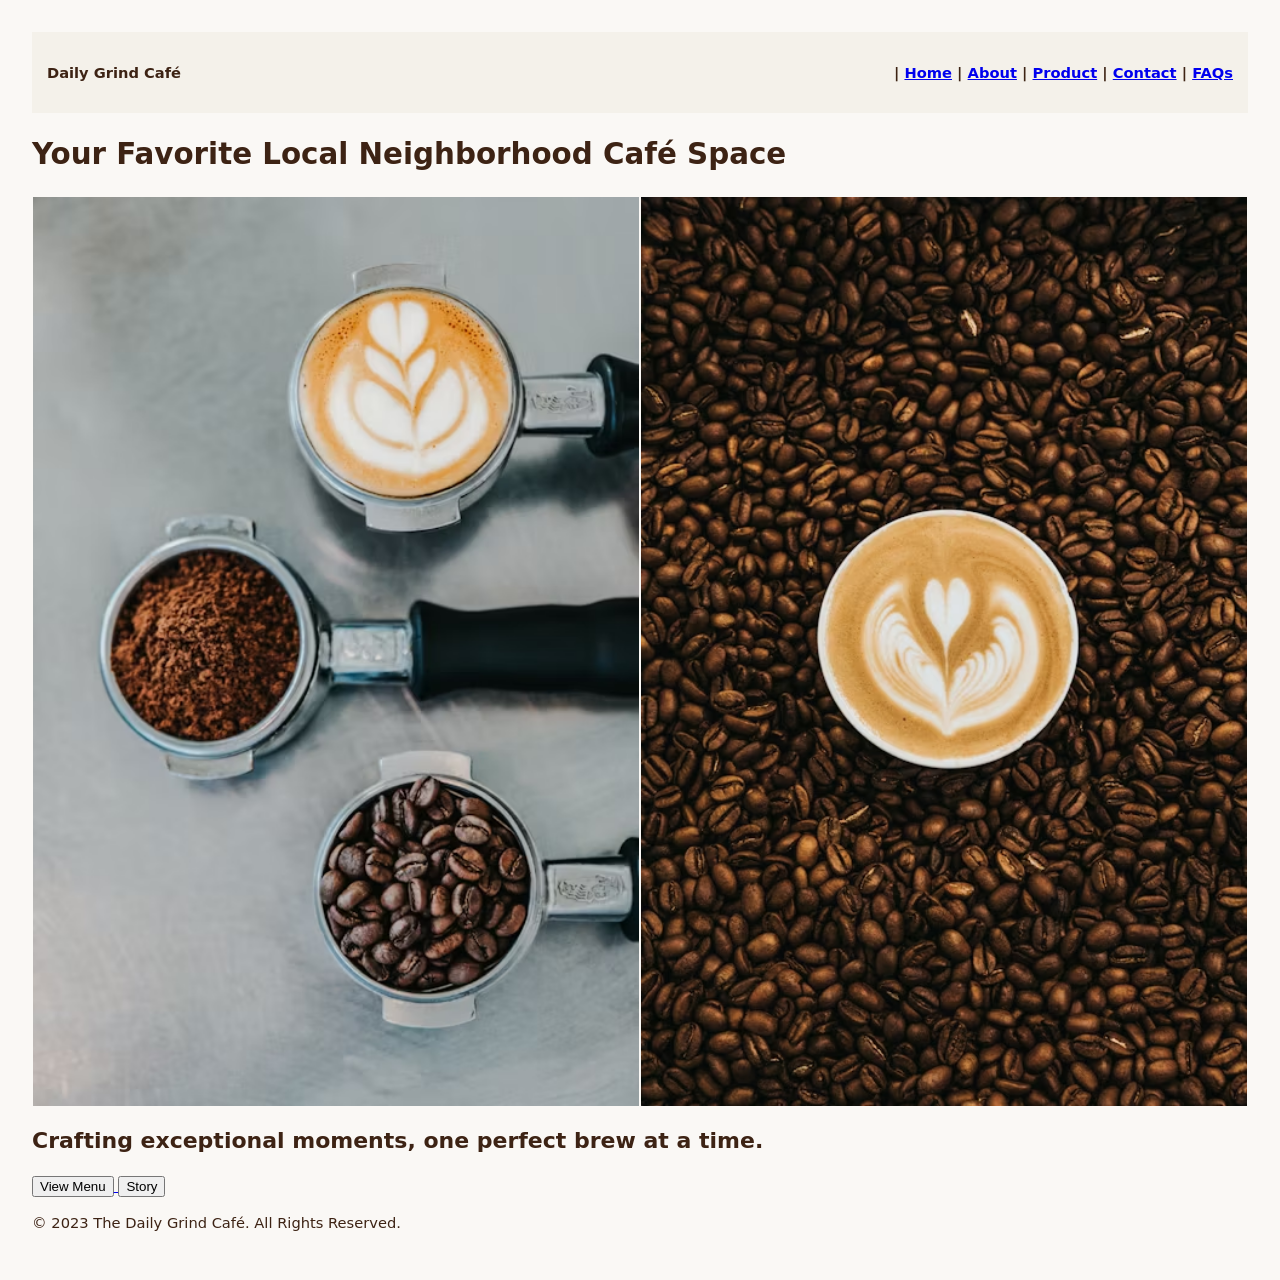
==== index.html @ adcc478c "added CSS and updated all html pages" ====
<!DOCTYPE html>
<html lang="en">


<head>
    <meta charset="UTF-8">
    <meta name="viewpoint" content="width=device-width, initial-scale=1.0">
    <title>The Daily Grind Café</title>
    
    <link rel="stylesheet" href="CSS/style.css">
    
</head>

 
<body>
    <!-- HEADER-->
      <header style="background-color:#F4F1EA; padding:15px; display:flex; justify-content:space-between; align-items:center;">

 <div class="logo">
    <b>Daily Grind Café</b>
</div>
<b>
<!--navigation bar aligned to the right-->
        <nav>
            <ul class="nav-links">|
                <a href="index.html">Home</a> |
                <a href="about.html">About</a> |
                <a href="product.html">Product</a> |
                <a href="contact.html">Contact</a> | 
                <a href="faq.html">FAQs</a>
            </ul>
        </nav>
</b>        
     </header>
     <h1>Your Favorite Local Neighborhood Café Space</h1>
     <!--images -->
<div class="bottom-images" style="display:flex; justify-content:center; margin-top:10px;">
    <img id="salt" src="images/photo-1511920170033-f8396924c348.avif" alt="Image 1" style="height:50%;width: 50%; margin:0 1px;">
    <img src="images/photo-1512568400610-62da28bc8a13.avif" alt="Image 2" style="height:50%;width: 50%; margin:0 1px;">
</div>

<!--Added links that thats customers to about and product-->

<section class="hero-section">
  <div class="hero-container">
    <div class="hero-content">
      
      <h2>Crafting exceptional moments, one perfect brew at a time.</h2>
      
      <div class="hero-container">
        <a href="product.html">
        <button type="button">View Menu</button>
      </a>
      
        <a href="about.html">
          <button type="button">Story</button> 

        </a>
      </div>
    </div>
  </div>
</section>

<!--Added a footer-->

<footer class="main-footer">
  <div class="footer-container">
    <p> &copy; 2023 The Daily Grind Café. All Rights Reserved.</p>
  </div>
</footer>





</body>
</html>
---- CSS/style.css ----
/* 1. GLOBAL BACKGROUND (Soft Warm Cream) */
body {
  background-color: #faf8f5;
  color: #3d2314; /* Keeps regular text readable and matching */
  font-family: 'Aptos Regular', system-ui, sans-serif;
  font-size: 11pt;
  line-height: 1.5;
  margin: 0;
  padding: 2rem;
}
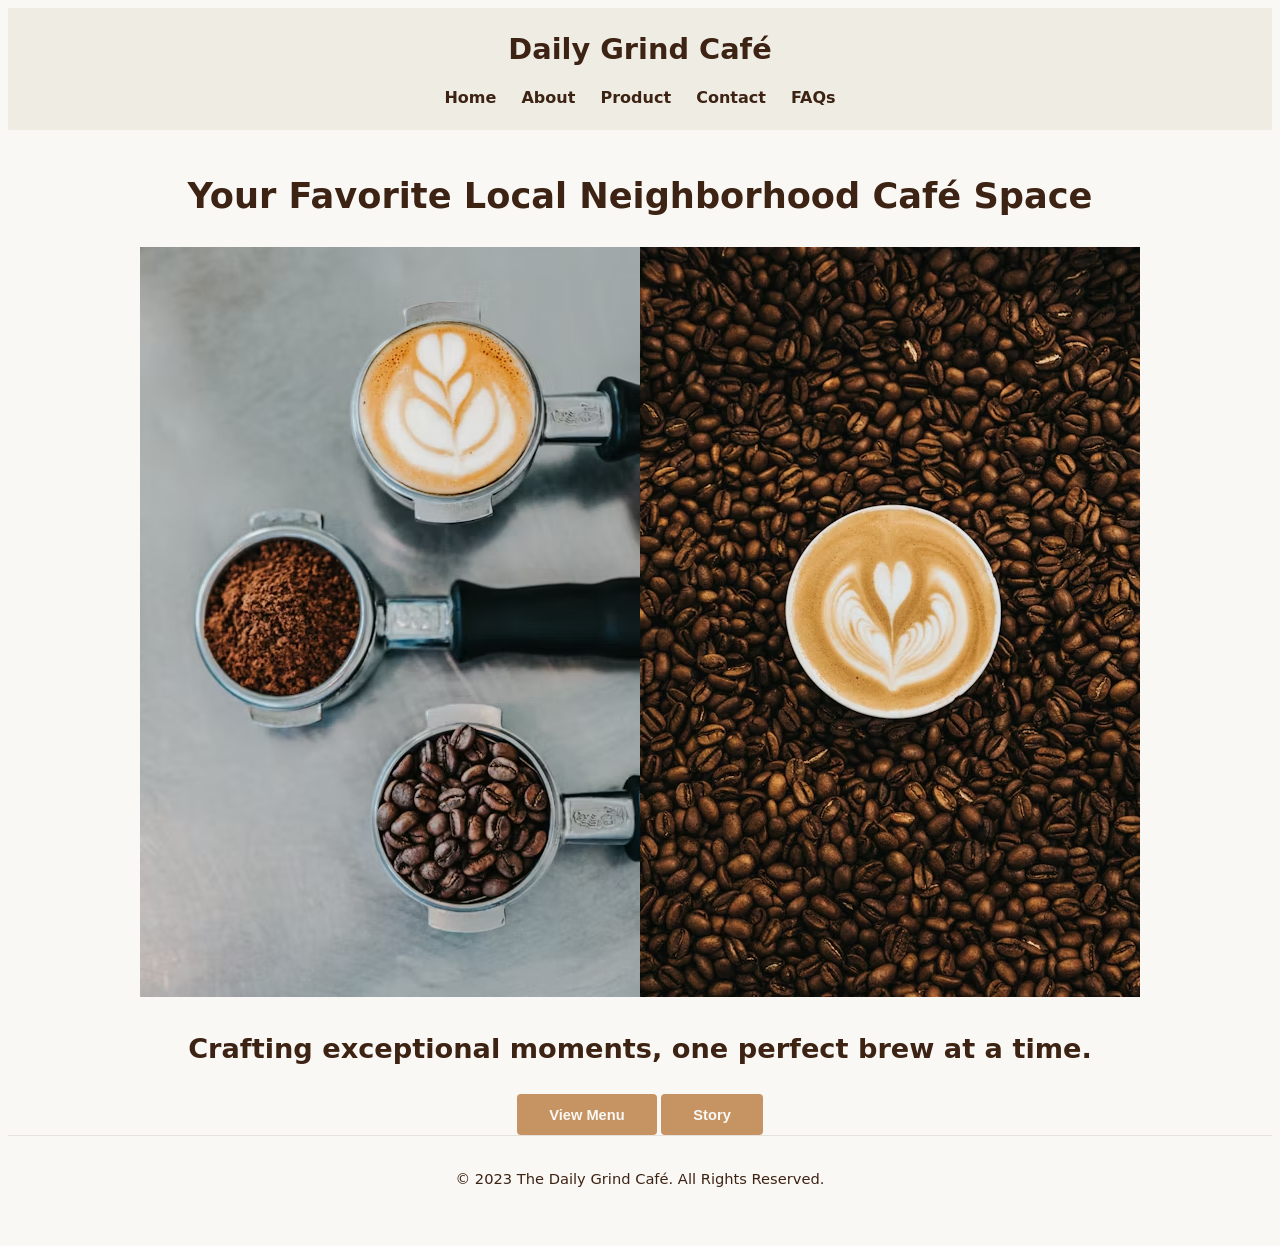
==== commit 34e1214e: "Updated a my image and a few other things" ====
--- a/index.html
+++ b/index.html
@@ -4,7 +4,7 @@
 
 <head>
     <meta charset="UTF-8">
-    <meta name="viewpoint" content="width=device-width, initial-scale=1.0">
+    <meta name="viewport" content="width=device-width, initial-scale=1.0">
     <title>The Daily Grind Café</title>
     
     <link rel="stylesheet" href="CSS/style.css">
@@ -14,7 +14,7 @@
  
 <body>
     <!-- HEADER-->
-      <header style="background-color:#F4F1EA; padding:15px; display:flex; justify-content:space-between; align-items:center;">
+      <header >
 
  <div class="logo">
     <b>Daily Grind Café</b>
@@ -22,11 +22,11 @@
 <b>
 <!--navigation bar aligned to the right-->
         <nav>
-            <ul class="nav-links">|
-                <a href="index.html">Home</a> |
-                <a href="about.html">About</a> |
-                <a href="product.html">Product</a> |
-                <a href="contact.html">Contact</a> | 
+            <ul class="nav-links">
+                <a href="index.html">Home</a> 
+                <a href="about.html">About</a> 
+                <a href="product.html">Product</a> 
+                <a href="contact.html">Contact</a> 
                 <a href="faq.html">FAQs</a>
             </ul>
         </nav>
@@ -35,8 +35,8 @@
      <h1>Your Favorite Local Neighborhood Café Space</h1>
      <!--images -->
 <div class="bottom-images" style="display:flex; justify-content:center; margin-top:10px;">
-    <img id="salt" src="images/photo-1511920170033-f8396924c348.avif" alt="Image 1" style="height:50%;width: 50%; margin:0 1px;">
-    <img src="images/photo-1512568400610-62da28bc8a13.avif" alt="Image 2" style="height:50%;width: 50%; margin:0 1px;">
+    <img id="salt" src="images/photo-1511920170033-f8396924c348.avif" alt="coffee Poweder">
+    <img src="images/photo-1512568400610-62da28bc8a13.avif" alt="Coffe cup" >
 </div>
 
 <!--Added links that thats customers to about and product-->
@@ -51,10 +51,8 @@
         <a href="product.html">
         <button type="button">View Menu</button>
       </a>
-      
         <a href="about.html">
           <button type="button">Story</button> 
-
         </a>
       </div>
     </div>
--- a/CSS/style.css
+++ b/CSS/style.css
@@ -1,11 +1,238 @@
- /* 1. GLOBAL BACKGROUND (Soft Warm Cream) */
+/*  HEADER AND NAVIGATION */
+header{
+    background-color: #EFECE3 !important; 
+    border-bottom: 2px soild #2E4A3E;
+    padding: 20px 15px;
+
+    display: flex;
+    flex-direction: column;
+    align-items: center;
+    justify-content: center;
+    gap: 15px;
+
+    position: -webkit-sticky !important;
+    position: sticky !important;
+    top: 0 !important;
+    left: 0;
+    width: 100%;
+    box-sizing: border-box;
+    z-index: 1000 !important;
+
+} 
+.logo{
+    text-align: center;
+    width: 100%;
+}
+.logo b {
+    font-family: 'Aptos Display', system-ui, sans-serif;
+    color: #3D2314;
+    font-size: 1.8rem;
+
+}
+
+/* Navigation bars*/
+nav{
+    display: flex;
+    justify-content: center;
+    align-items: center;
+    width: 100%;
+}
+.nav-links{
+    color: #3D2314 !important;
+    text-align: center;
+    margin: 0 auto;
+    padding: 0;
+    display: inline-block;
+}
+.nav-links a{
+    color: #3D2314 !important;
+    text-decoration: none;
+    font-weight: bold;
+    font-size: 12pt;
+    padding: 0 10px;
+    transition: color 0.2s ease;
+    display: inline-block;
+}
+
+/* Hover and active pages state */
+.nav-links a :hover
+.nav-links a :active
+.nav-links a :focus{
+    color: #C69363 !important;
+}
+.hero-container a {
+    text-decoration: none;
+}
+
+/* Buttons and interactive elements*/
+button,
+button[type="button"],
+button[type="submit"] {
+    background-color: #C69363;
+    color: #faf8f5;
+    font-family: 'Aptos Display' sytem-ui, sans-serif;
+    font-weight: bold;
+    font-size: 11pt;
+    padding: 0.8rem 2rem;
+    border: none;
+    border-radius: 4px;
+    cursor: pointer;
+    transition: transform 0.1s ease;
+}
+
+button:active {
+    transform: scale(0.97)
+}
+/* grid layout for index hero section, menus and contact blocks*/
+.hero-container,
+.menu-section,
+.contact-container {
+    max-width: 1100px;
+    margin: 0 auto;
+    padding: 0 1.5rem;
+    text-align: center;
+}
+
+.menu-category,
+info.panel {
+    display: grid;
+    grid-template-columns: repeat(auto-fit, minmax(280px, 1fr));
+    gap: 2.5rem;
+    margin: 2rem auto;
+    padding: 1.5rem;
+}
+/*individual content display cards */
+.menu-item,
+.info-block {
+    background-color: #faf8f5;
+    border: 1px solid rgba(61, 35, 20, 0.1);
+    padding: 1.5rem;
+    border-radius: 6px;
+    text-align: center;
+}
+.menu-item img {
+    border: 3px solid #2E4A3E;
+    border-radius: 4px;
+    object-fit: cover;
+    margin: 10px auto;
+    display: block;
+}
+/* form Styling for Contact us Form*/
+form {
+    text-align: left;
+    max-width: 400px;
+    margin:auto;
+}
+
+input[type="text"]
+input[type="email"]
+textarea{
+    width: 100%;
+    padding: 0.6rem;
+    margin-top: o.4rem;
+    margin-bottom: 1.2rem;
+    border: 1px soild #3D2314;
+    border-radius: 4px;
+    background-color: #faf8f5;
+    color: #3D2314;
+    font-family: inherit;
+}
+/*footer */
+.main-footer{
+    text-align: center;
+    padding: 2rem 1rem;
+    margin-top: auto;
+    border-top: 1px solid rgba(61, 35, 20, 0.1);
+}
+html{
+    height: 100%;
+}
+ /*  GLOBAL BACKGROUND (Soft Warm Cream) AND TEXT COLOR */
 body {
   background-color: #faf8f5;
-  color: #3d2314; /* Keeps regular text readable and matching */
+  color: #3d2314;
   font-family: 'Aptos Regular', system-ui, sans-serif;
   font-size: 11pt;
   line-height: 1.5;
-  margin: 0;
-  padding: 2rem;
-}
-
+
+  display: felx;
+  flex-direction: column;
+
+}
+
+/*  THE TITLES AND HEADINS */
+h1, h2, h3,h4 ,h5, h6{
+    font-family: 'Apto Display', system-ui, -apple-system, sans-serif;
+    color: #3d2314;
+    font-weight: 700;
+}
+h1{font-size: 2.2rem;
+text-align: center;
+margin: 2.5rem 1rem 1.5rem 1rem;
+}
+h2{
+    font-size: 1.7rem;
+    text-align: center;
+    margin-top: 2rem;
+    margin-bottom: 1.5rem;
+}
+h3{
+    font-size: 1.3rem;
+    margin-bottom: 0.5rem;
+}
+p {
+    max-width: 800px;
+    margin: 0 auto 1.5rem auto;
+}
+/* Container to hold both images side by side */
+.image-wrapper{
+    display:flex;
+    justify-content: center;
+    gap: 0px;
+    width: 100%;
+    margin: 2rem 0 0 0;
+    padding: 0 ;
+    overflow: hidden;
+}
+
+.image-wrapper img{
+    width: 50%;
+    max-height: 280px;
+    object-fit: cover;
+    margin: 0;
+    padding: 0;
+    border: none;
+    border-radius: 4px;
+    display: block;
+}
+/*Responsive Design Pack*/
+@media screen and (max-width:768px) {
+    .nav-links{
+        display: flex;
+        flex-direction: column;
+        align-items: center;
+        gap: 8px;
+
+    .nav-links a {
+        display: block;
+        padding: 4px 0;
+
+    }
+    
+    }
+    .image-wrapper{
+        flex-direction: column;
+        width: 100%;
+        margin: 2rem 0 0 0;
+    }
+    .image-wrapper img{
+        width: 100%;
+        max-height: 220px;
+    }
+    h1{
+        font-size: 1.8rem;
+        margin-top: 1.5rem;
+    }
+}
+    
+
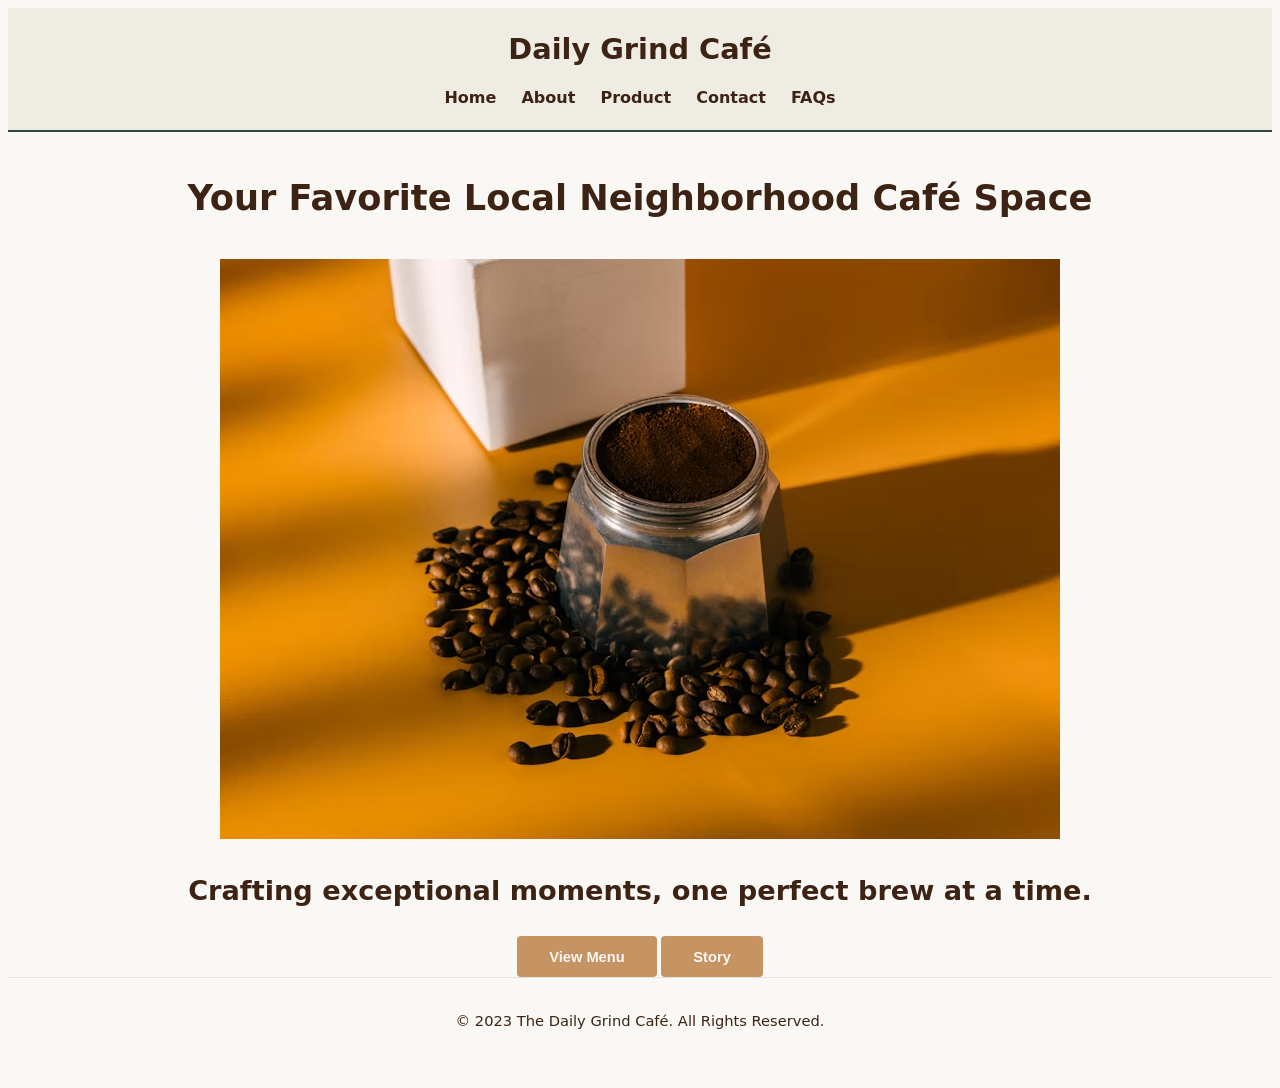
==== commit b32097c7: "Took old home page image out and added a new one" ====
--- a/index.html
+++ b/index.html
@@ -35,8 +35,8 @@
      <h1>Your Favorite Local Neighborhood Café Space</h1>
      <!--images -->
 <div class="bottom-images" style="display:flex; justify-content:center; margin-top:10px;">
-    <img id="salt" src="images/photo-1511920170033-f8396924c348.avif" alt="coffee Poweder">
-    <img src="images/photo-1512568400610-62da28bc8a13.avif" alt="Coffe cup" >
+    <img id="salt" src="images/premium_photo-1671379523824-c8aae61cb52a.avif" alt="coffee Poweder">
+   
 </div>
 
 <!--Added links that thats customers to about and product-->
--- a/CSS/style.css
+++ b/CSS/style.css
@@ -1,7 +1,7 @@
 /*  HEADER AND NAVIGATION */
 header{
     background-color: #EFECE3 !important; 
-    border-bottom: 2px soild #2E4A3E;
+    border-bottom: 2px solid #2E4A3E;
     padding: 20px 15px;
 
     display: flex;
@@ -55,9 +55,9 @@
 }
 
 /* Hover and active pages state */
-.nav-links a :hover
-.nav-links a :active
-.nav-links a :focus{
+.nav-links a:hover
+.nav-links a:active
+.nav-links a:focus{
     color: #C69363 !important;
 }
 .hero-container a {
@@ -129,9 +129,9 @@
 textarea{
     width: 100%;
     padding: 0.6rem;
-    margin-top: o.4rem;
+    margin-top: 0.4rem;
     margin-bottom: 1.2rem;
-    border: 1px soild #3D2314;
+    border: 1px solid #3D2314;
     border-radius: 4px;
     background-color: #faf8f5;
     color: #3D2314;
@@ -155,7 +155,7 @@
   font-size: 11pt;
   line-height: 1.5;
 
-  display: felx;
+  display: flex;
   flex-direction: column;
 
 }
@@ -212,13 +212,12 @@
         flex-direction: column;
         align-items: center;
         gap: 8px;
-
+    
+    }
     .nav-links a {
         display: block;
         padding: 4px 0;
 
-    }
-    
     }
     .image-wrapper{
         flex-direction: column;
@@ -227,12 +226,50 @@
     }
     .image-wrapper img{
         width: 100%;
-        max-height: 220px;
+        height: auto;
+        max-height: none;
     }
     h1{
         font-size: 1.8rem;
         margin-top: 1.5rem;
     }
+
+}
+.product-card-link,
+.product-card-link:visited,
+.product-card-link:hover,
+.product-card-link:active {
+    text-decoration: none !important;
+    color: #3d2314 !important;
+    display: block;
+    transition: transform 0.2s ease, box-shadow 0.2s ease;
+}
+.product-card-link h3,
+.product-card-link p{
+    color: #3d2314 !important;
+    text-decoration: none !important;
+}
+.menu-item {
+    background-color: #faf8f5;
+    border: 1px solid rgba(61, 35, 20, 0.1);
+    padding: 1.5rem;
+    border-radius: 6px;
+    text-align: center;
+    cursor: pointer;
+    box-shadow: 0 2px 5px rgba(0,0,0,0.02);
+    transition: background-color 0.2s ease, border-color 0.2s ease;
+}
+/*list the card up and highlights with caramel border*/
+.product-card-link:hover .menu-item,
+.product-card-link:focus .menu-item {
+    background-color: #ffffff;
+    border-color: #C69363;
+    box-shadow: 0 6px 15px rgba(61, 35, 20, 0.1);
+}
+
+/*push-down click effect for phone taps and mouse clicks*/
+.product-card-link:active {
+    transform: scale(0.98)
 }
     
 
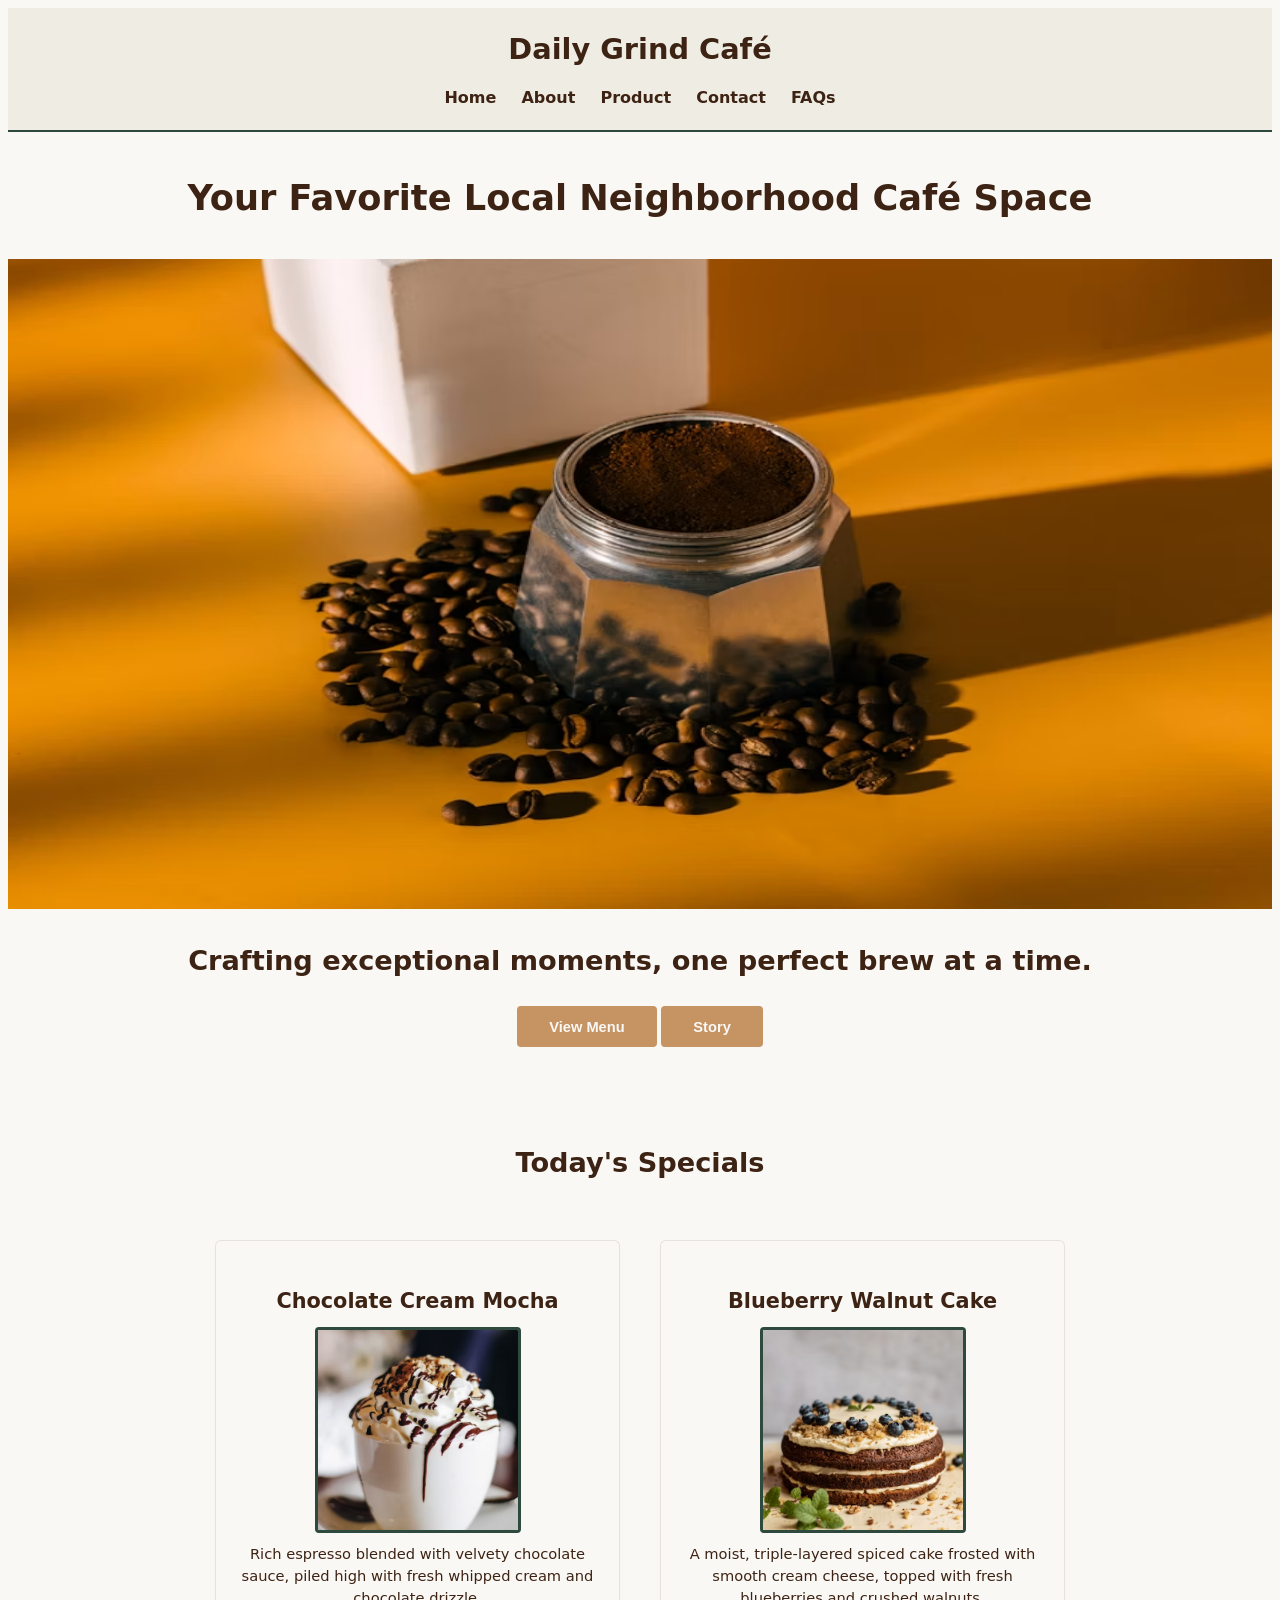
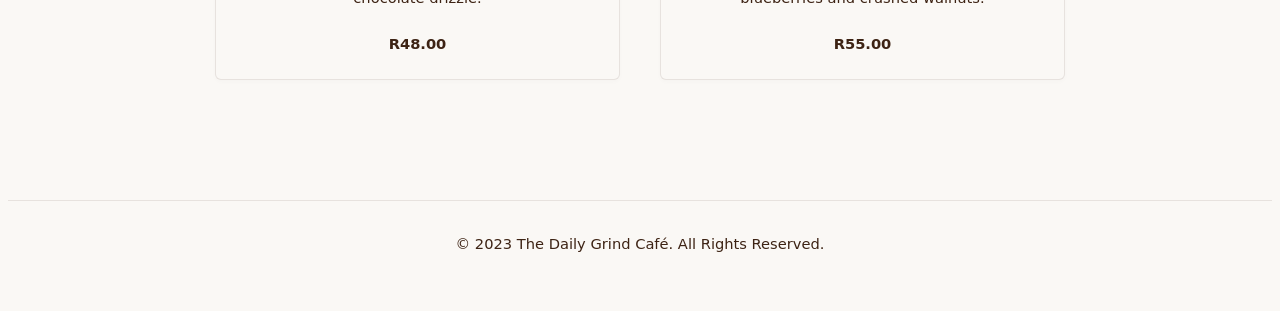
==== commit 1b4ade4f: "Added Specials section right at the bottom on my index page" ====
--- a/index.html
+++ b/index.html
@@ -59,6 +59,33 @@
   </div>
 </section>
 
+<!-- SPECIALS SECTION -->
+<section class="menu-section specials-section" style="margin-top: 4rem; margin-bottom: 4rem;">
+    <h2>Today's Specials</h2>
+    
+    <div class="menu-category">
+        <a href="product.html" class="product-card-link">
+            <div class="menu-item">
+              <h3>Chocolate Cream Mocha</h3>
+                <img src="images/photo-1557142046-c704a3adf364.avif" alt="Decadent Chocolate Cream Mocha" width="200" height="200">
+                
+                <p>Rich espresso blended with velvety chocolate sauce, piled high with fresh whipped cream and chocolate drizzle.</p>
+                <strong>R48.00</strong>
+            </div>
+        </a>
+
+        <a href="product.html" class="product-card-link">
+            <div class="menu-item">
+              <h3>Blueberry Walnut Cake</h3>
+                <img src="images/photo-1618426703623-c1b335803e07.avif" alt="Blueberry Walnut Layer Cake" width="200" height="200">
+                
+                <p>A moist, triple-layered spiced cake frosted with smooth cream cheese, topped with fresh blueberries and crushed walnuts.</p>
+                <strong>R55.00</strong>
+            </div>
+        </a>
+    </div>
+</section>
+
 <!--Added a footer-->
 
 <footer class="main-footer">
--- a/CSS/style.css
+++ b/CSS/style.css
@@ -116,6 +116,7 @@
     object-fit: cover;
     margin: 10px auto;
     display: block;
+   
 }
 /* form Styling for Contact us Form*/
 form {
@@ -271,5 +272,32 @@
 .product-card-link:active {
     transform: scale(0.98)
 }
+
+#salt {
+    width: 100vw;        
+    max-height: 650px;   
+    object-fit: fill;  
+}
+
+/* --- INDEX HERO EXPLORE BUTTON INTERACTION --- */
+
+/* 1. Prepares the double-wide background (Caramel visible, Green hidden) */
+.hero-container button {
+    background-image: linear-gradient(to right, #C69363 50%, #2E4A3E 50%);
+    background-size: 200% 100%;
+    background-position: left bottom;
+    transition: background-position 0.4s ease, box-shadow 0.3s ease;
+}
+
+/* 2. The Hover State: Slides the green color in when the mouse is on it */
+.hero-container button:hover {
+    background-position: right bottom !important;
+    box-shadow: 0 4px 12px rgba(46, 74, 62, 0.3);
+}
+
+/* 3. The Click State: Keeps it clean and locked in place */
+.hero-container button:active {
+    transform: scale(0.98);
+}
     
 
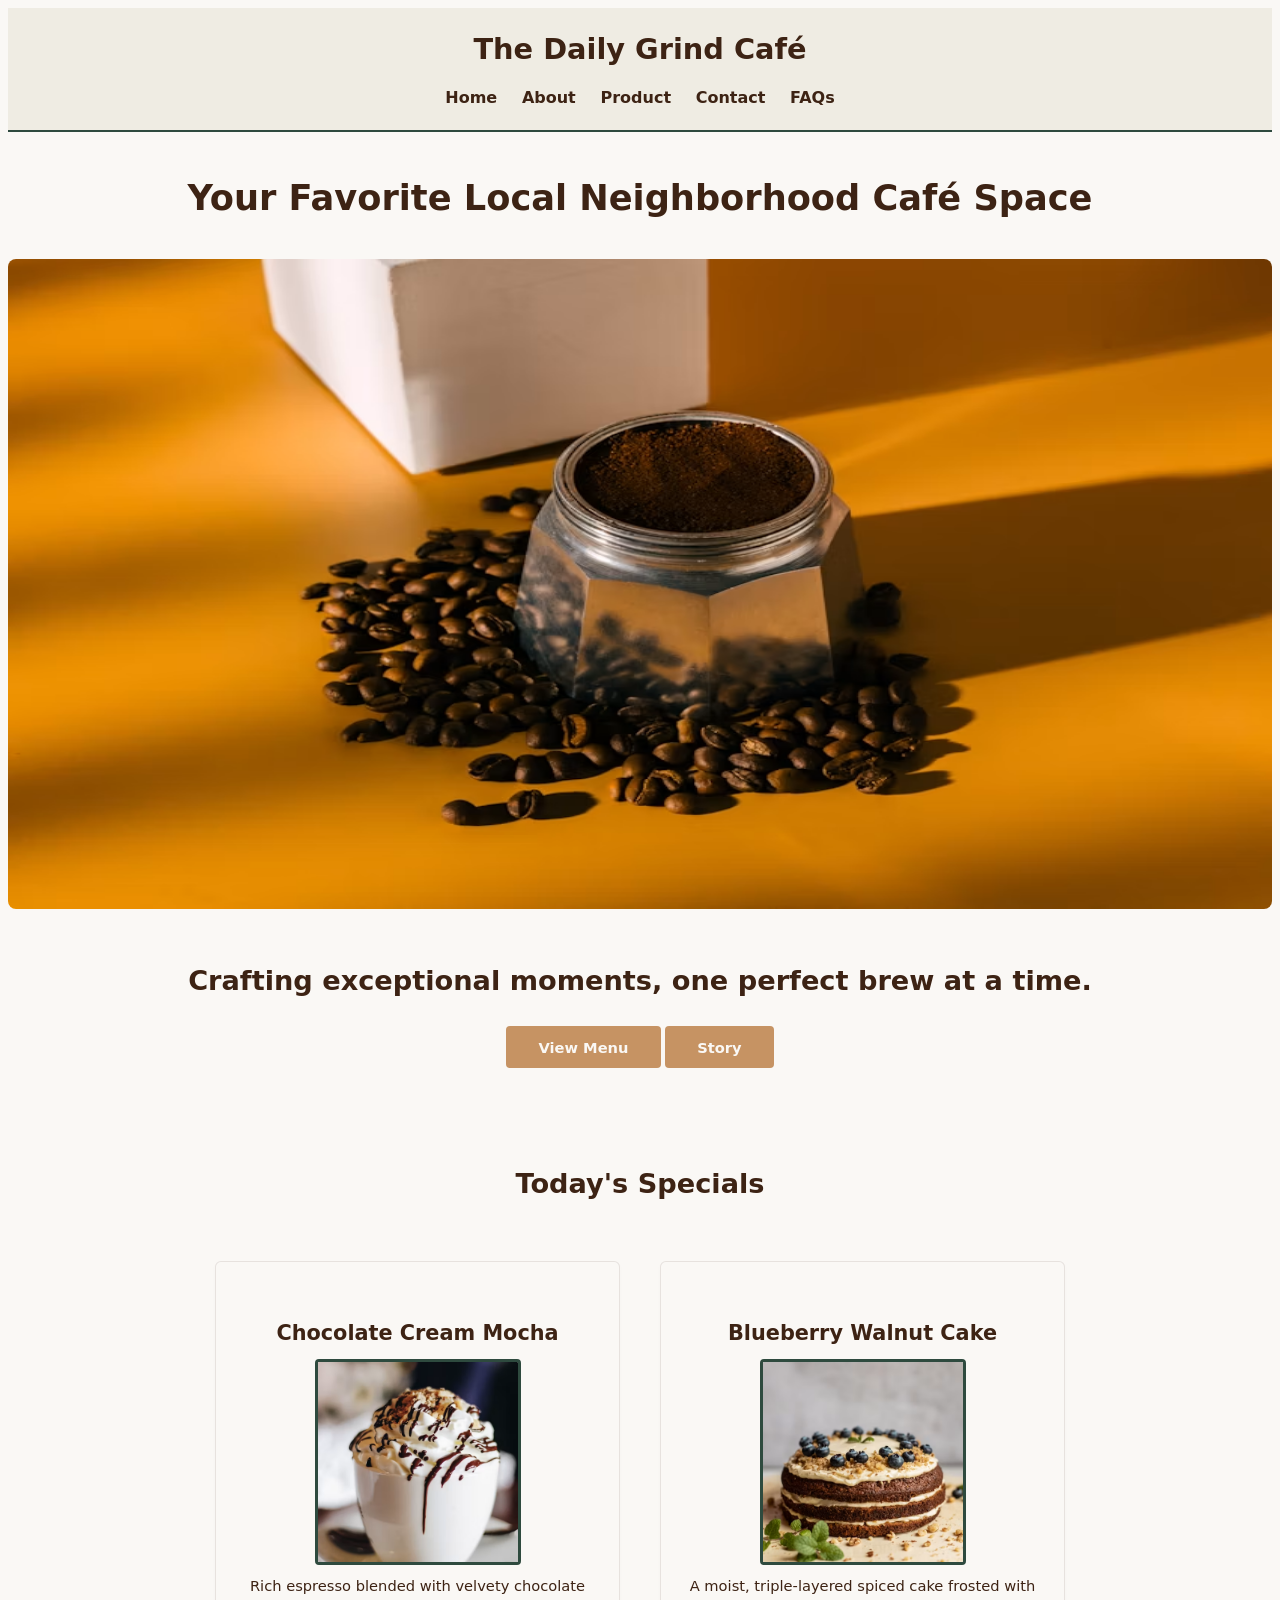
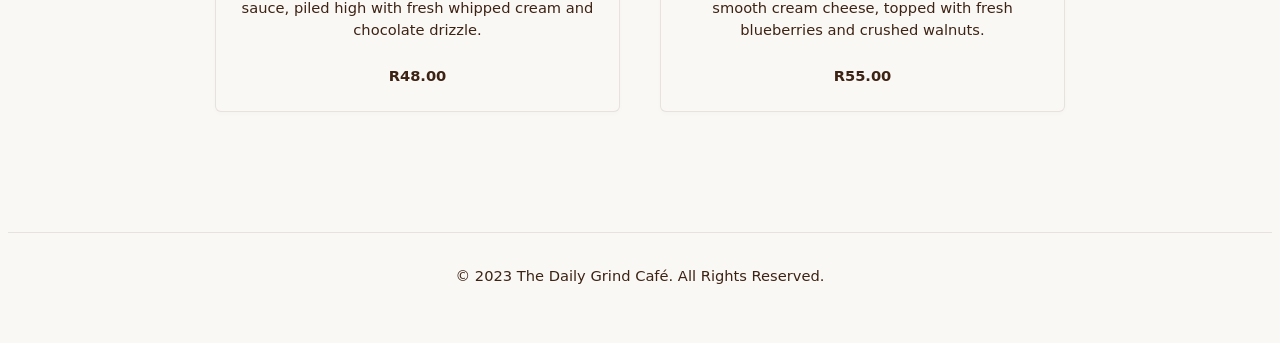
==== commit 00cd7da3: "Fixed all the syntax erorrs and mistakes to make my code look clean" ====
--- a/index.html
+++ b/index.html
@@ -17,9 +17,9 @@
       <header >
 
  <div class="logo">
-    <b>Daily Grind Café</b>
+    <b>The Daily Grind Café</b>
 </div>
-<b>
+
 <!--navigation bar aligned to the right-->
         <nav>
             <ul class="nav-links">
@@ -30,7 +30,7 @@
                 <a href="faq.html">FAQs</a>
             </ul>
         </nav>
-</b>        
+               
      </header>
      <h1>Your Favorite Local Neighborhood Café Space</h1>
      <!--images -->
@@ -47,7 +47,7 @@
       
       <h2>Crafting exceptional moments, one perfect brew at a time.</h2>
       
-      <div class="hero-container">
+      <div class="hero-buttons">
         <a href="product.html">
         <button type="button">View Menu</button>
       </a>
@@ -99,10 +99,7 @@
 
 
 </body>
-</html>
-
-       
-
-        
+</html>        
 
 
+
--- a/CSS/style.css
+++ b/CSS/style.css
@@ -55,8 +55,8 @@
 }
 
 /* Hover and active pages state */
-.nav-links a:hover
-.nav-links a:active
+.nav-links a:hover,
+.nav-links a:active,
 .nav-links a:focus{
     color: #C69363 !important;
 }
@@ -70,7 +70,7 @@
 button[type="submit"] {
     background-color: #C69363;
     color: #faf8f5;
-    font-family: 'Aptos Display' sytem-ui, sans-serif;
+    font-family: 'Aptos Display', system-ui, sans-serif;
     font-weight: bold;
     font-size: 11pt;
     padding: 0.8rem 2rem;
@@ -94,13 +94,14 @@
 }
 
 .menu-category,
-info.panel {
+.info.panel {
     display: grid;
     grid-template-columns: repeat(auto-fit, minmax(280px, 1fr));
     gap: 2.5rem;
     margin: 2rem auto;
     padding: 1.5rem;
 }
+    
 /*individual content display cards */
 .menu-item,
 .info-block {
@@ -109,6 +110,9 @@
     padding: 1.5rem;
     border-radius: 6px;
     text-align: center;
+    transition: background-color 0.2s ease, border-color 0.2s ease;
+    cursor: pointer;
+    box-shadow: 0 2px 5px rgba(0,0,0,0.02);
 }
 .menu-item img {
     border: 3px solid #2E4A3E;
@@ -125,8 +129,8 @@
     margin:auto;
 }
 
-input[type="text"]
-input[type="email"]
+input[type="text"],
+input[type="email"],
 textarea{
     width: 100%;
     padding: 0.6rem;
@@ -179,6 +183,8 @@
 }
 h3{
     font-size: 1.3rem;
+    text-align: center;
+    margin-top: 2rem;
     margin-bottom: 0.5rem;
 }
 p {
@@ -250,16 +256,7 @@
     color: #3d2314 !important;
     text-decoration: none !important;
 }
-.menu-item {
-    background-color: #faf8f5;
-    border: 1px solid rgba(61, 35, 20, 0.1);
-    padding: 1.5rem;
-    border-radius: 6px;
-    text-align: center;
-    cursor: pointer;
-    box-shadow: 0 2px 5px rgba(0,0,0,0.02);
-    transition: background-color 0.2s ease, border-color 0.2s ease;
-}
+
 /*list the card up and highlights with caramel border*/
 .product-card-link:hover .menu-item,
 .product-card-link:focus .menu-item {
@@ -281,7 +278,7 @@
 
 /* --- INDEX HERO EXPLORE BUTTON INTERACTION --- */
 
-/* 1. Prepares the double-wide background (Caramel visible, Green hidden) */
+/* 1. Prepares the double-wide background (aramel visible, Green hidden */
 .hero-container button {
     background-image: linear-gradient(to right, #C69363 50%, #2E4A3E 50%);
     background-size: 200% 100%;
@@ -289,15 +286,100 @@
     transition: background-position 0.4s ease, box-shadow 0.3s ease;
 }
 
-/* 2. The Hover State: Slides the green color in when the mouse is on it */
+/* 2. The Hover State Slides the green color in when the mouse is on it */
 .hero-container button:hover {
     background-position: right bottom !important;
     box-shadow: 0 4px 12px rgba(46, 74, 62, 0.3);
 }
 
-/* 3. The Click State: Keeps it clean and locked in place */
+/* 3. The Click State */
 .hero-container button:active {
     transform: scale(0.98);
 }
-    
-
+
+/* --- Contact Page Clean Alignment Layout --- */
+
+/* Centers the main page column but lets elements align inside */
+.contact-container {
+    max-width: 900px;
+    margin: 0 auto;
+    padding: 0 20px;
+}
+
+/* Force the top heading and subtitle to stay centered */
+.contact-container h1,
+.subtitle,
+.map-section-title {
+    text-align: center;
+}
+
+/* Centers the coffee cup container */
+.bottom-images {
+    display: flex;
+    justify-content: center;
+    margin: 20px auto;
+}
+
+.bottom-images img {
+    max-width: 150%;
+    width: 150%;
+    height: auto;
+    border-radius: 8px;
+}
+
+/* Aligns the 3 info blocks (Hours, Touch, Location) into a nice row */
+.info.panel {
+    display: flex;
+    flex-direction: row;
+    flex-wrap: wrap;
+    gap: 20px;
+    justify-content: space-between;
+    margin-top: 40px;
+}
+
+/* Style for individual info boxes to stop them from centering their text */
+.info-block {
+    flex: 1;
+    min-width: 250px;
+    background: #fdfdfd;
+    border: 1px solid #e3e3e3;
+    padding: 20px;
+    border-radius: 6px;
+    text-align: left; /* Aligns content inside neatly to the left */
+    box-sizing: border-box;
+}
+
+/* Form block specific alignment */
+.info-block form {
+    display: flex;
+    flex-direction: column;
+    align-items: flex-start; /* Aligns labels and inputs to the left */
+    text-align: left;
+    width: 100%;
+    margin-top: 15px;
+}
+
+/* Make inputs look clean and fill the box nicely */
+.info-block input,
+.info-block textarea {
+    width: 100%;
+    max-width: 400px; /* Keeps fields from getting too wide */
+    padding: 8px;
+    margin-top: 5px;
+    margin-bottom: 15px;
+    border: 1px solid #ccc;
+    border-radius: 4px;
+    box-sizing: border-box;
+}
+
+/* Clean up the send button */
+.info-block button {
+    padding: 10px 25px;
+    background-color: #8B5A2B;
+    color: white;
+    border: none;
+    border-radius: 4px;
+    cursor: pointer;
+    font-weight: bold;
+}
+
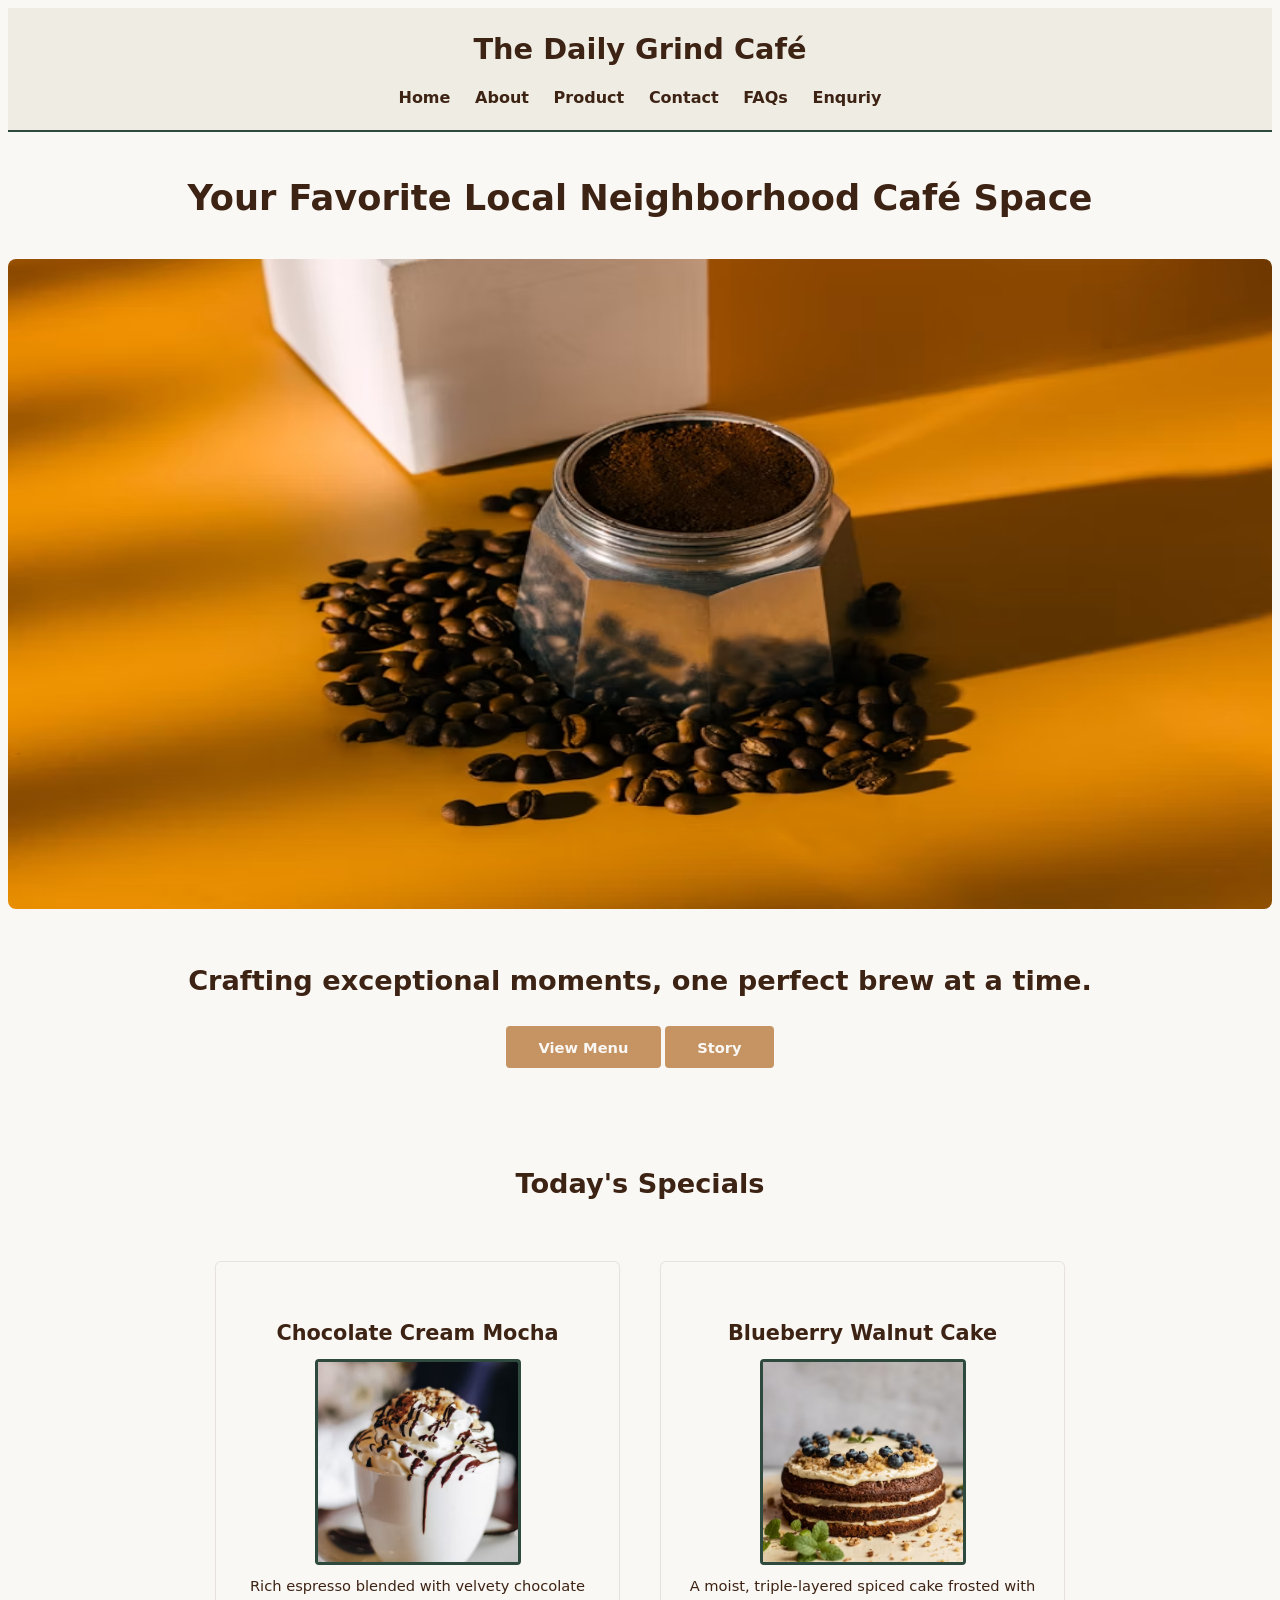
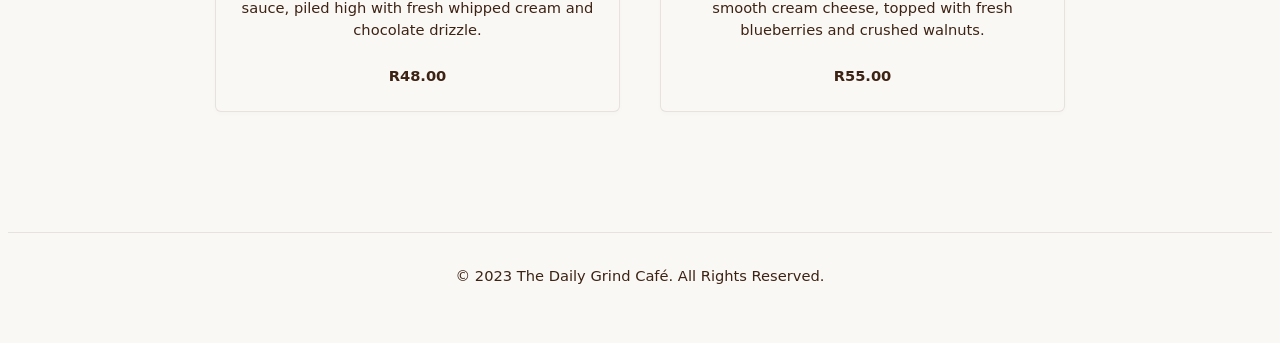
==== commit 4792c644: "Fixed a few Erorrs and made changes" ====
--- a/index.html
+++ b/index.html
@@ -5,7 +5,10 @@
 <head>
     <meta charset="UTF-8">
     <meta name="viewport" content="width=device-width, initial-scale=1.0">
-    <title>The Daily Grind Café</title>
+    <title>Contact & Location | Visit Us in Tokai | The Daily Grind Café</title>
+    
+    <!--SEO Meta Description -->
+    <meta name="description" content="Visit our neighborhood café space in Tokai for hot espresso, iced drinks, fresh bread, and sweet treats. Find our opening hours, submit our contact form, or view our interactive map for directions.">
     
     <link rel="stylesheet" href="CSS/style.css">
     
@@ -28,9 +31,10 @@
                 <a href="product.html">Product</a> 
                 <a href="contact.html">Contact</a> 
                 <a href="faq.html">FAQs</a>
+                <a href="enquiry.html">Enquriy</a>
             </ul>
         </nav>
-               
+
      </header>
      <h1>Your Favorite Local Neighborhood Café Space</h1>
      <!--images -->
@@ -95,7 +99,7 @@
 </footer>
 
 
-
+<script src="script.js"></script>
 
 
 </body>
--- a/CSS/style.css
+++ b/CSS/style.css
@@ -16,7 +16,7 @@
     left: 0;
     width: 100%;
     box-sizing: border-box;
-    z-index: 1000 !important;
+    z-index: 9999 !important;
 
 } 
 .logo{
@@ -383,3 +383,93 @@
     font-weight: bold;
 }
 
+/* --- FAQ Accordion Animations --- */
+
+/* Initially hide the answers and establish transition track */
+.faq-item p {
+    max-height: 0;
+    overflow: hidden;
+    margin: 0;
+    padding: 0 10px;
+    opacity: 0;
+    transition: max-height 0.4s ease-out, opacity 0.3s ease, padding 0.4s ease;
+}
+
+/* Slide open and fade in when active class is present */
+.faq-item.active p {
+    max-height: 150px; 
+    opacity: 1;
+    padding: 10px 10px;
+}
+
+/* Optional UI indicator icon next to your text questions */
+.faq-item h3::after {
+    content: ' +';
+    float: right;
+    font-size: 1.2rem;
+    transition: transform 0.3s ease;
+    color: #c69363; 
+}
+
+/* Turn the indicator into a minus symbol when the block is active */
+.faq-item.active h3::after {
+    content: ' −';
+}
+
+/* Center the container text and fix margins */
+.faq-container {
+    max-width: 600px; 
+    margin: 40px auto; 
+    text-align: center; 
+}
+
+/* Adjust the questions so the plus sign is closer and clean */
+.faq-item h3 {
+    display: inline-block; 
+    position: relative;
+    padding-right: 25px; 
+    margin: 15px auto;
+}
+
+/* Reposition the plus/minus sign right next to the header text */
+.faq-item h3::after {
+    content: ' +';
+    position: absolute;
+    right: 0;
+    top: 0;
+    float: none; 
+}
+
+/* --- Lightbox Gallery Overlay --- */
+
+.lightbox {
+    display: none; 
+    position: fixed;
+    z-index: 2000; /* Forces it to sit on top of headers, text, and everything else */
+    left: 0;
+    top: 0;
+    width: 100%;
+    height: 100%;
+    background-color: rgba(0, 0, 0, 0.85); /* Dims the website background with a dark tint */
+    justify-content: center;
+    align-items: center;
+}
+
+/* The enlarged image size rules */
+.lightbox-content {
+    max-width: 85%;
+    max-height: 80%;
+    border-radius: 6px;
+    box-shadow: 0 5px 25px rgba(0, 0, 0, 0.7);
+}
+
+/* The close (X) button design */
+.lightbox-close {
+    position: absolute;
+    top: 25px;
+    right: 35px;
+    color: #fff;
+    font-size: 45px;
+    font-weight: bold;
+    cursor: pointer;
+}
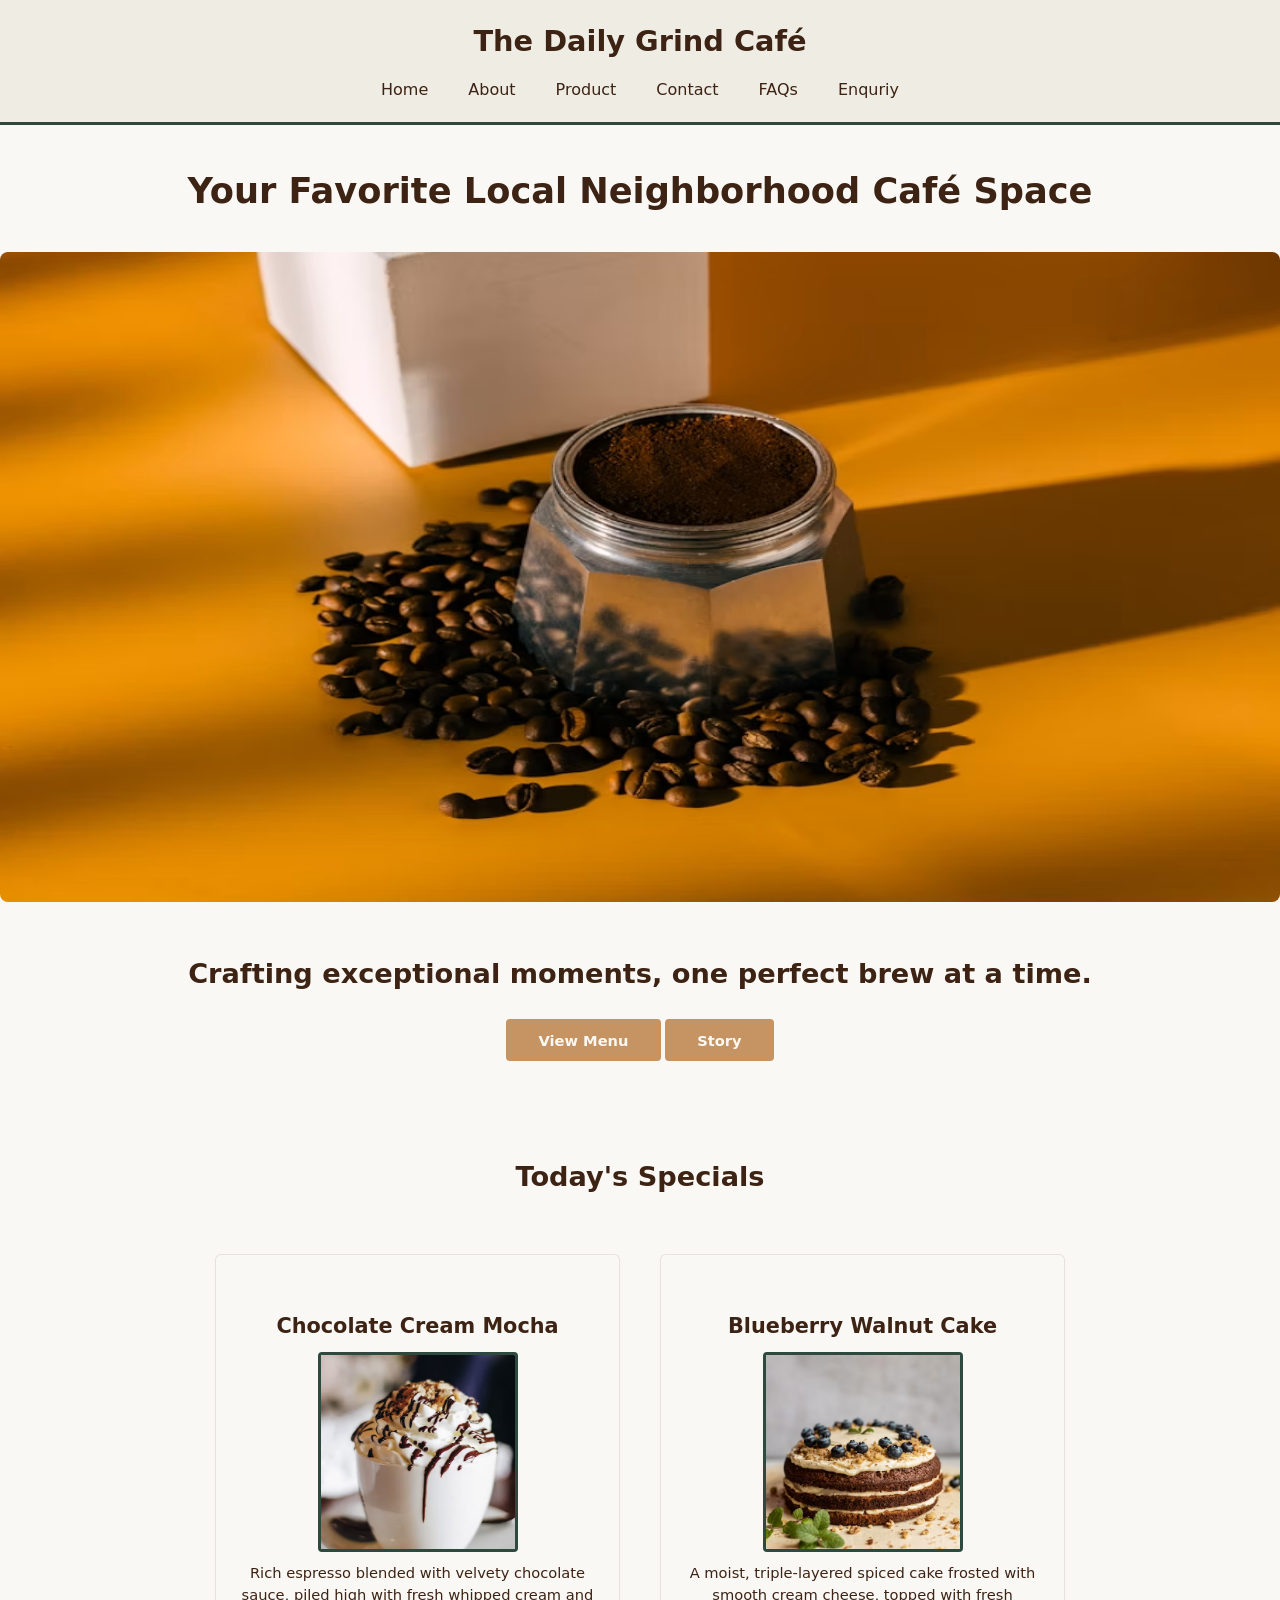
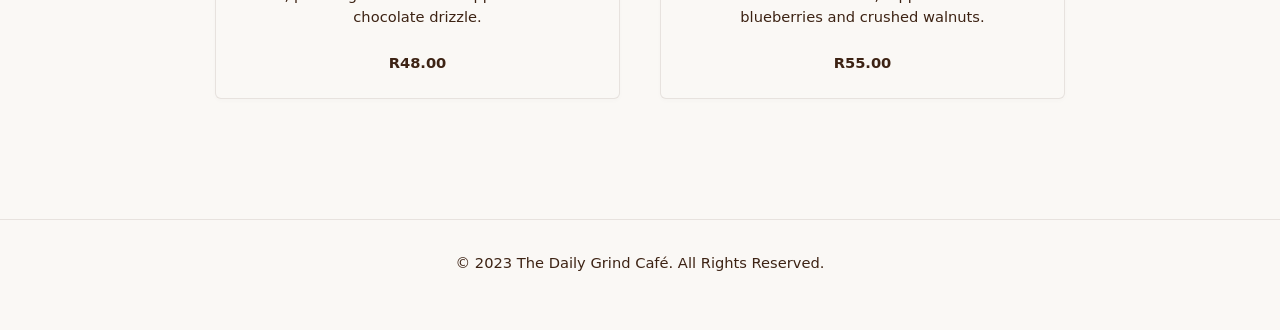
==== commit 4f41d44b: "Fixed the Title" ====
--- a/index.html
+++ b/index.html
@@ -5,7 +5,7 @@
 <head>
     <meta charset="UTF-8">
     <meta name="viewport" content="width=device-width, initial-scale=1.0">
-    <title>Contact & Location | Visit Us in Tokai | The Daily Grind Café</title>
+    <title> Visit Us in Tokai | The Daily Grind Café</title>
     
     <!--SEO Meta Description -->
     <meta name="description" content="Visit our neighborhood café space in Tokai for hot espresso, iced drinks, fresh bread, and sweet treats. Find our opening hours, submit our contact form, or view our interactive map for directions.">
--- a/CSS/style.css
+++ b/CSS/style.css
@@ -473,3 +473,59 @@
     font-weight: bold;
     cursor: pointer;
 }
+
+/* 1. Universal Reset — Prevents random browser spacing from moving elements */
+* {
+    margin: 0;
+    padding: 0;
+    box-sizing: border-box;
+}
+
+/* 2. Header & Navigation — Locks the bar at the top and spaces links cleanly */
+header {
+    display: flex;
+    justify-content: space-between;
+    align-items: center;
+    padding: 20px 10%;
+    background-color: #ffffff; /* Or your preferred theme color */
+    border-bottom: 3px solid #2E4A3E;
+    width: 100%;
+}
+
+.nav-links {
+    display: flex;
+    list-style: none;
+    gap: 20px; /* Keeps an exact, unmovable gap between your menu items */
+}
+
+.nav-links a {
+    text-decoration: none;
+    color: #333333;
+    font-weight: 500;
+}
+
+/* 3. Main Container — Keeps your enquiry form centered and restricted */
+main {
+    max-width: 1200px;
+    margin: 40px auto; /* Centers the entire content block on the screen */
+    padding: 0 20px;
+}
+
+/* 4. Enquiry Form Wrapper — Stops form fields from stretching or breaking */
+.enquiry-container {
+    max-width: 600px; /* Locks the maximum width of the form */
+    margin: 0 auto;   /* Centers the form inside the main content area */
+    display: flex;
+    flex-direction: column;
+    gap: 15px;        /* Keeps clean, fixed vertical spacing between inputs */
+}
+
+/* 5. Form Fields — Makes sure inputs stay inside their container boundaries */
+.enquiry-container input,
+.enquiry-container textarea,
+.enquiry-container button {
+    width: 100%;      /* Forces elements to safely fill the 600px container */
+    padding: 12px;
+    border: 1px solid #ccc;
+    border-radius: 4px;
+}
